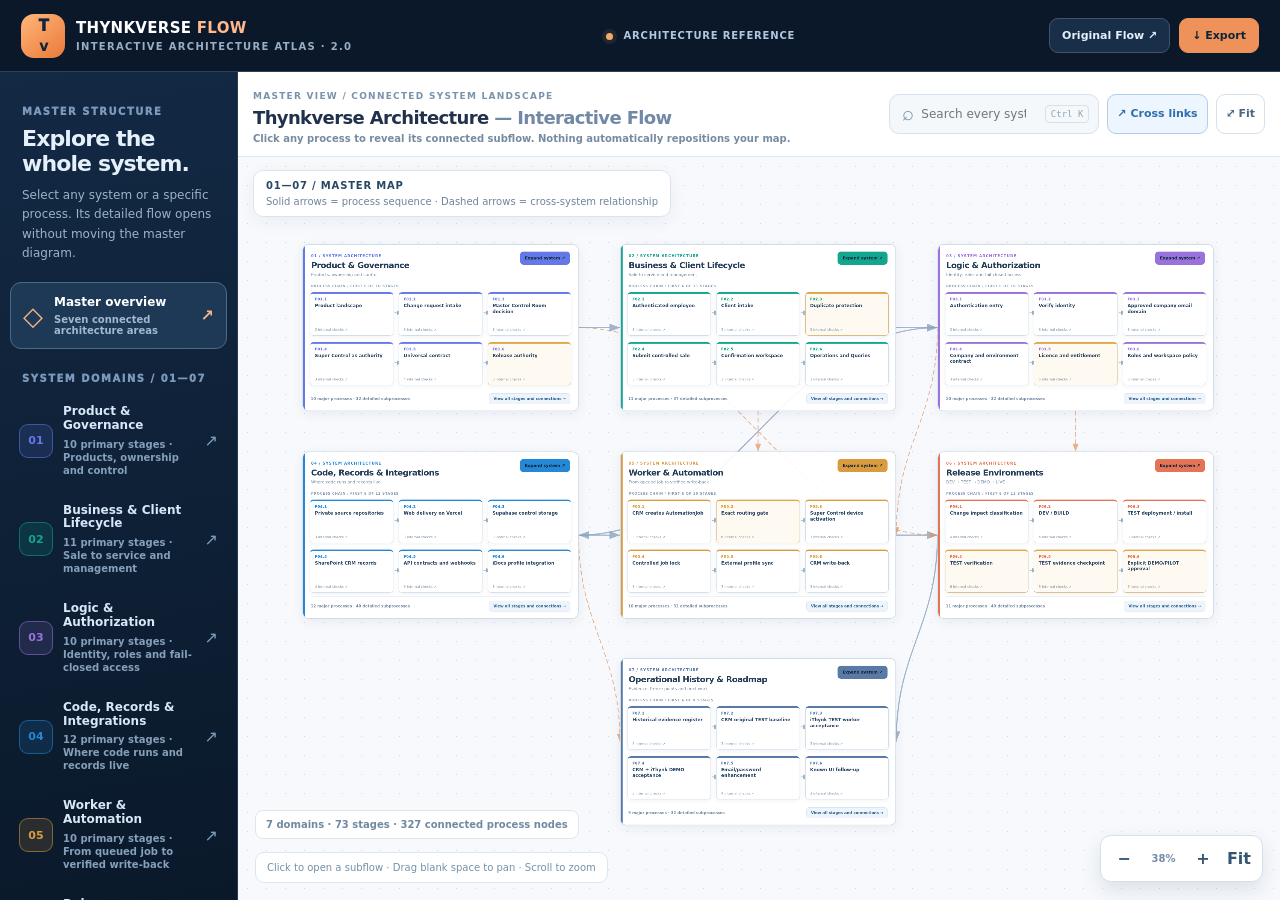
==== architecture.html @ 84f3da36 "Preserve full Architecture Atlas as separate second-tab page" ====
<!doctype html>
<html lang="en">
<head>
<meta charset="utf-8">
<meta name="viewport" content="width=device-width, initial-scale=1, viewport-fit=cover">
<meta name="theme-color" content="#0b182a">
<meta name="description" content="Thynkverse FLOW v2 — expandable business, authorization, integration, automation and release architecture, with stable navigation and real connected process diagrams.">
<title>THYNKVERSE FLOW | Interactive Architecture Atlas</title>
<link rel="stylesheet" href="flow-v2.css">
</head>
<body>
<header class="topbar">
  <div class="identity">
    <button class="mobile-menu icon-button" type="button" id="menuOpen" aria-label="Open flow navigation">☰</button>
    <span class="brandmark">T<span>V</span></span>
    <div class="brandname"><strong>THYNKVERSE <em>FLOW</em></strong><small>INTERACTIVE ARCHITECTURE ATLAS · 2.0</small></div>
  </div>
  <div class="app-tag"><i></i> ARCHITECTURE REFERENCE <span>· NOT LIVE TELEMETRY</span></div>
  <div class="top-actions">
    <a class="header-link" href="/business-flow.html" title="Preserved original business diagram">Original Flow ↗</a>
    <button class="header-btn" type="button" id="exportData">↓ Export</button>
  </div>
</header>

<div class="shell">
  <div id="menuBackdrop" class="menu-backdrop"></div>
  <aside class="sidebar" id="sidebar">
    <div class="side-head">
      <p class="side-kicker">MASTER STRUCTURE</p>
      <h2>Explore the whole system.</h2>
      <p>Select any system or a specific process. Its detailed flow opens without moving the master diagram.</p>
    </div>
    <button type="button" class="all-map" id="allMap"><span class="all-map-icon">◇</span><span>Master overview<small>Seven connected architecture areas</small></span><b>↗</b></button>
    <p class="nav-kicker">SYSTEM DOMAINS / 01—07</p>
    <nav id="flowNavigation" class="flow-navigation" aria-label="Architecture system navigation"></nav>
    <div class="sidebar-div"></div>
    <p class="nav-kicker">JUMP TO A PROCESS</p>
    <div class="quicklinks">
      <button type="button" data-open="F06.8">Explicit LIVE approval <span>↗</span></button>
      <button type="button" data-open="F06.9">LIVE deployment <span>↗</span></button>
      <button type="button" data-open="F06.10">Audit, rollback & monitoring <span>↗</span></button>
      <button type="button" data-open="F05.2">Worker isolation gate <span>↗</span></button>
      <button type="button" data-open="F02.11">Supervisor / Main Focus <span>↗</span></button>
    </div>
    <div class="side-note"><b>Universal release authority</b><span>DEV → TEST → VERIFY → DEMO → VERIFY → LIVE. The diagram does not authorize or trigger any deployment.</span></div>
    <footer>Original Flow preserved · New architecture on draft branch</footer>
  </aside>

  <main class="workspace">
    <div class="toolbar">
      <div class="heading">
        <span class="overline">MASTER VIEW / CONNECTED SYSTEM LANDSCAPE</span>
        <h1>Thynkverse Architecture <span>— Interactive Flow</span></h1>
        <p>Click any process to reveal its connected subflow. Nothing automatically repositions your map.</p>
      </div>
      <div class="toolbar-controls">
        <label class="search-box" for="findProcess">
          <span aria-hidden="true">⌕</span>
          <input type="search" id="findProcess" placeholder="Search every system & step" autocomplete="off" aria-label="Search all architecture processes">
          <kbd>Ctrl K</kbd>
          <div id="searchMenu" class="search-menu" role="listbox" aria-label="Matching architecture processes"></div>
        </label>
        <button type="button" class="filter-btn on" id="linksToggle" aria-pressed="true">↗ Cross links</button>
        <button type="button" class="filter-btn" id="fitCanvas">⤢ Fit</button>
      </div>
    </div>
    <div class="canvas-wrap" id="canvasWrap">
      <div class="master-hint"><b>01—07 / MASTER MAP</b><span>Solid arrows = process sequence · Dashed arrows = cross-system relationship</span></div>
      <div id="viewport" class="viewport" aria-label="Pan and zoom master architecture diagram" tabindex="0">
        <div class="world" id="world">
          <svg id="masterEdges" class="master-edges" aria-hidden="true"></svg>
          <div class="regionLayer" id="regionLayer"></div>
        </div>
      </div>
      <div class="canvas-guidance">Click to open a subflow · Drag blank space to pan · Scroll to zoom</div>
      <div class="map-zoom">
        <button type="button" id="zoomOut" aria-label="Zoom out">−</button>
        <span id="zoomPercent">70%</span>
        <button type="button" id="zoomIn" aria-label="Zoom in">+</button>
        <button type="button" id="fitCanvas2" aria-label="Fit all groups">Fit</button>
      </div>
      <div class="map-stats" id="mapStats"></div>

      <section class="flow-window" id="flowWindow" role="dialog" aria-label="Expanded connected architecture subflow" aria-modal="false" hidden>
        <header class="flow-window-head">
          <div class="flow-window-identity"><span id="detailNum" class="detail-num">06</span><div><small id="detailKicker">FLOW / EXPANDED</small><h2 id="detailTitle">Release environments</h2><p id="detailSummary"></p></div></div>
          <div class="detail-actions">
            <button type="button" id="expandAll" class="detail-tool" title="Expand every nested process in this system">Expand all</button>
            <button type="button" id="collapseAll" class="detail-tool" title="Collapse all nested processes">Collapse all</button>
            <button type="button" id="copyNodeLink" class="detail-tool" title="Copy link to this stage">Share</button>
            <button type="button" id="closeFlow" class="close-flow" aria-label="Close expanded process">×</button>
          </div>
        </header>
        <div class="subgraph-hint">
          <span id="breadCrumb" class="breadcrumb">Master / System</span>
          <span>Click any node to open its details <b>at that node</b> · Only you control canvas movement.</span>
        </div>
        <div class="flow-scroll" id="flowScroll">
          <div id="flowMap" class="flow-map"></div>
        </div>
        <footer class="flow-window-foot">
          <span id="flowStats">0 connected processes</span>
          <span>Reference model · No operational writes</span>
        </footer>
      </section>
      <div id="toast" class="toast" role="status" aria-live="polite"></div>
    </div>
  </main>
</div>
<script src="architecture-data.js"></script>
<script src="architecture-expansion.js"></script>
<script src="flow-v2.js"></script>
</body>
</html>
---- flow-v2.css ----
/* Thynkverse FLOW v2 — stable spatial overview + connected in-place process expansion */
:root{--navy:#101e30;--navy2:#172e48;--orange:#ef9259;--ink:#20314b;--text:#243b55;--muted:#72869d;--border:#dce5ef;--paper:#f5f8fc;--flow:#597fc5;--top:72px;--sidebar:272px}
*{box-sizing:border-box}
html,body{margin:0;min-height:100%;font-family:Inter,ui-sans-serif,system-ui,-apple-system,BlinkMacSystemFont,"Segoe UI",sans-serif;background:#f3f7fb;color:var(--ink);overscroll-behavior:none}
button,input{font:inherit}button{cursor:pointer}button:focus-visible,input:focus-visible,a:focus-visible{outline:3px solid #73adf6;outline-offset:2px}
a{text-decoration:none;color:inherit}button{touch-action:manipulation}
.topbar{height:var(--top);background:#0b182a;display:flex;align-items:center;justify-content:space-between;gap:22px;color:#fff;padding:0 21px;border-bottom:1px solid #29415b;position:relative;z-index:50}
.identity{display:flex;align-items:center;gap:11px;min-width:0}.brandmark{display:grid;place-items:center;width:44px;height:44px;flex-shrink:0;background:linear-gradient(140deg,#ffb77a,#e97939);color:#11243b;border-radius:13px;font-size:15px;font-weight:1000;letter-spacing:-.09em}.brandmark span{font-size:11px}.brandname strong{display:block;font-size:15px;letter-spacing:.02em;white-space:nowrap}.brandname em{font-style:normal;color:#ffb98c}.brandname small{display:block;font-size:10px;letter-spacing:.13em;color:#98aec7;font-weight:850;margin-top:4px}
.app-tag{font-size:10px;letter-spacing:.08em;white-space:nowrap;color:#b2c7dd;font-weight:800}.app-tag i{display:inline-block;vertical-align:middle;width:7px;height:7px;border-radius:50%;background:#f2ad65;box-shadow:0 0 0 4px rgba(242,173,101,.09);margin-right:6px}.app-tag span{color:#6f899f}
.top-actions{display:flex;gap:9px;align-items:center}.header-link,.header-btn{border-radius:9px;border:1px solid #41536c;background:#192f49;color:#e4effc;padding:10px 12px;font-size:11px;font-weight:800;white-space:nowrap}.header-link:hover,.header-btn:hover{background:#264564;border-color:#7291b5}.header-btn{background:var(--orange);border-color:var(--orange);color:#0f2439}.header-btn:hover{background:#ffaf77;color:#0f2439}.mobile-menu{display:none}
.shell{height:calc(100dvh - var(--top));display:grid;grid-template-columns:var(--sidebar) minmax(0,1fr);min-height:0}
.sidebar{overflow:auto;padding:22px 15px 28px;background:linear-gradient(170deg,#132944,#0a192a);color:#e5f0fa;border-right:1px solid #263c54}
.side-head{padding:5px 12px 19px}.side-head h2{margin:10px 0;font-size:22px;line-height:1.12;letter-spacing:-.04em}.side-head p:not(.side-kicker){font-size:12px;line-height:1.6;color:#9cb3cb;margin:0}.side-kicker,.nav-kicker{text-transform:uppercase;letter-spacing:.15em;font-size:10px;font-weight:950;color:#7a99bb}.nav-kicker{margin:24px 12px 10px}
.all-map{width:100%;display:flex;align-items:center;gap:11px;background:#1d3956;color:#fff;border:1px solid #4b6989;border-radius:11px;padding:12px;text-align:left}.all-map:hover{background:#274e71}.all-map-icon{color:#f6b486;font-size:26px;font-weight:300;line-height:1}.all-map>span:nth-child(2){flex:1;font-size:12px;font-weight:900}.all-map small{font-size:10px;display:block;font-weight:550;margin-top:5px;color:#a2b9d0}.all-map>b{color:#f7b486}
.flow-navigation{display:grid;gap:5px}.nav-flow{width:100%;display:flex;align-items:center;gap:10px;background:transparent;border:1px solid transparent;border-radius:11px;padding:10px 8px;color:#d8e8f9;text-align:left;transition:background .12s}.nav-flow:hover,.nav-flow.active{background:#1a3858;border-color:#405c7e}.nav-number{display:grid;place-items:center;width:34px;height:34px;flex:0 0 auto;color:var(--accent);background:color-mix(in srgb,var(--accent) 15%,transparent);border:1px solid color-mix(in srgb,var(--accent) 52%,transparent);border-radius:9px;font-weight:900;font-size:11px}.nav-name{display:block;font-size:12px;font-weight:850;line-height:1.15}.nav-name small{display:block;color:#85a0bb;font-size:10px;font-weight:650;line-height:1.3;margin-top:5px}.nav-caret{margin-left:auto;color:#7c9fbe}.sidebar-div{height:1px;background:#304965;margin:20px 8px 0}
.quicklinks{display:grid;gap:6px;margin:0 8px}.quicklinks button{display:flex;align-items:center;justify-content:space-between;gap:7px;text-align:left;padding:9px 10px;background:#132c49;border:1px solid #334f6f;border-radius:8px;color:#b8cee5;font-size:11px;font-weight:700}.quicklinks button:hover{border-color:#7aa3ce;color:#fff}.quicklinks button span{color:#efaa78}
.side-note{margin:24px 8px 15px;border:1px solid #62533f;border-radius:11px;padding:12px 13px;background:rgba(241,154,79,.07);display:grid;gap:5px;font-size:11px;line-height:1.5;color:#aabed2}.side-note b{color:#ffba83}.sidebar footer{font-size:10px;color:#708eac;margin:20px 11px}
.workspace{display:flex;flex-direction:column;min-width:0;overflow:hidden}.toolbar{display:flex;gap:22px;align-items:center;justify-content:space-between;flex-wrap:wrap;padding:17px 21px 16px;background:#fff;border-bottom:1px solid #dde7f0;z-index:23}.overline{font-size:9px;letter-spacing:.14em;color:#7993ac;font-weight:900}.heading h1{font-size:21px;margin:4px 0 4px;font-weight:900;line-height:1.2;letter-spacing:-.035em}.heading h1 span{color:#7189a5;font-weight:700}.heading p{color:#768ba0;font-size:11px;margin:0;font-weight:550}
.toolbar-controls{display:flex;gap:8px;align-items:center;flex-wrap:wrap}
.search-box{position:relative;display:flex;align-items:center;width:260px;min-height:40px;border:1px solid #d6e2ee;background:#f5f8fb;border-radius:10px;color:#7191ab}.search-box>span{font-size:20px;margin-left:12px;margin-top:-2px}.search-box:focus-within{border-color:#76a9f1;box-shadow:0 0 0 3px rgba(76,136,220,.10)}.search-box input{outline:none;border:0;background:transparent;padding:9px 7px;flex:1;min-width:30px;font-size:12px;color:#213e5b}.search-box kbd{border:1px solid #d7e1eb;border-radius:4px;margin-right:9px;padding:3px 5px;color:#8fa3b6;font-size:9px;white-space:nowrap}
.filter-btn{border-radius:9px;border:1px solid #d5e1ed;background:#fff;color:#4a6682;padding:10px 11px;font-size:11px;font-weight:850;min-height:40px}.filter-btn:hover{background:#edf5ff}.filter-btn.on{border-color:#b3cdec;background:#edf5ff;color:#2d6faa}
.search-menu{position:absolute;left:0;top:46px;width:min(520px,90vw);max-height:420px;overflow:auto;background:#fff;border:1px solid #d2e2ef;border-radius:12px;box-shadow:0 22px 54px rgba(14,38,69,.22);padding:6px;display:none;z-index:85}.search-menu.open{display:block}.search-item{display:grid;gap:5px;width:100%;border:0;border-radius:8px;background:transparent;text-align:left;padding:10px;color:#244264}.search-item:hover{background:#edf5fb}.search-item small{font-weight:850;font-size:9px;letter-spacing:.06em;color:#7293b4}.search-item strong{font-weight:850;font-size:12px}.search-item span{font-size:10px;color:#738ca4;line-height:1.4}.no-result{padding:20px 12px;color:#66829e;font-size:12px}
.canvas-wrap{position:relative;flex:1;min-height:0;overflow:hidden;background-color:#f7f9fc;background-image:radial-gradient(#ccd8e5 .9px,transparent 1px);background-size:19px 19px}
.viewport{position:absolute;inset:0;overflow:hidden;touch-action:none;cursor:grab}.viewport.dragging{cursor:grabbing}.world{position:absolute;top:0;left:0;transform-origin:0 0;will-change:transform}.regionLayer{position:absolute;top:0;left:0}.master-edges{position:absolute;top:0;left:0;overflow:visible;pointer-events:none}
.master-hint{position:absolute;left:15px;top:13px;display:grid;gap:5px;z-index:10;background:rgba(255,255,255,.94);border:1px solid #dbe4ed;border-radius:10px;padding:9px 12px;pointer-events:none;box-shadow:0 5px 18px rgba(23,47,77,.06)}.master-hint b{font-size:10px;color:#284766;letter-spacing:.08em}.master-hint span{font-size:10px;color:#70849b}
.canvas-guidance{position:absolute;bottom:17px;left:17px;color:#7591a8;background:rgba(255,255,255,.92);padding:9px 11px;font-size:10px;border:1px solid #dce6ef;border-radius:9px;z-index:10;pointer-events:none}.map-stats{position:absolute;bottom:61px;left:17px;color:#6f89a1;font-size:10px;font-weight:800;background:rgba(255,255,255,.94);border:1px solid #dce6ef;border-radius:8px;padding:8px 10px;z-index:10;pointer-events:none}
.map-zoom{position:absolute;right:17px;bottom:18px;z-index:11;display:flex;align-items:center;background:#fff;border:1px solid #d3e1ef;border-radius:11px;padding:5px;box-shadow:0 8px 20px rgba(26,57,89,.12)}.map-zoom button{border:0;border-radius:7px;background:transparent;color:#345675;min-width:36px;height:35px;font-size:16px;font-weight:900}.map-zoom button:hover{background:#edf5fd}.map-zoom span{min-width:43px;text-align:center;font-size:10px;color:#748da6;font-weight:900}
.region{position:absolute;width:735px;height:445px;padding:18px 21px;border:2px solid #cfdce9;border-radius:16px;background:rgba(255,255,255,.90);box-shadow:0 8px 32px rgba(24,47,78,.07);z-index:2;overflow:hidden}
.region::before{content:"";position:absolute;inset:0 auto 0 0;width:5px;background:var(--accent)}
.region-title-row{display:flex;justify-content:space-between;align-items:flex-start;gap:14px}.region-eyebrow{font-size:10px;letter-spacing:.12em;color:var(--accent);font-weight:900}.region h2{font-size:22px;line-height:1.2;letter-spacing:-.04em;margin:5px 0 4px;color:#233c58}.region-summary{font-size:11px;color:#7189a0;line-height:1.4;max-width:550px}.region-open{flex:0 0 auto;border-radius:9px;background:var(--accent);border:1px solid var(--accent);color:#112438;font-weight:900;font-size:11px;padding:10px 12px}.region-open:hover{filter:brightness(1.05)}.region-small-count{font-size:9px;color:#8aa0b7;text-transform:uppercase;font-weight:850;letter-spacing:.09em;margin-top:17px}
.region-preview{position:absolute;inset:126px 18px 67px 18px;display:grid;grid-template-columns:repeat(3,minmax(0,1fr));grid-template-rows:repeat(2,1fr);gap:17px 14px}
.preview-step{display:flex;flex-direction:column;align-items:flex-start;gap:5px;text-align:left;border:1px solid #cbd9e7;border-top:4px solid var(--accent);background:#fff;color:#2d4867;border-radius:9px;padding:10px 12px;min-width:0;box-shadow:0 3px 12px rgba(24,53,86,.06);z-index:2;position:relative}
.preview-step:hover{border-color:var(--accent);background:color-mix(in srgb,var(--accent) 6%,white)}
.preview-step .preview-code{font-size:9px;color:var(--accent);font-weight:950;letter-spacing:.09em}
.preview-step strong{font-size:12px;line-height:1.32;max-height:45px;overflow:hidden}.preview-step small{font-size:9px;color:#8598ac;margin-top:auto}.preview-step.decision{border-color:#d5b374;border-top-color:#dfa747;background:#fffaf1}
.region-bottom{position:absolute;left:20px;right:20px;bottom:17px;border-top:1px solid #e1e7ef;padding-top:11px;display:flex;align-items:center;justify-content:space-between;gap:12px}.region-bottom span{color:#798fa7;font-size:10px;font-weight:800}.region-bottom button{background:#edf4fc;border:1px solid #d6e4f0;color:#326592;border-radius:7px;padding:8px 11px;font-size:10px;font-weight:850}.region-bottom button:hover{background:#dae9fb}.overview-edge{stroke:#829bbb;stroke-width:3.1;fill:none;stroke-linecap:round;stroke-linejoin:round;opacity:.73}.overview-edge.cross{stroke:#e4935b;stroke-width:2.3;stroke-dasharray:10 9;opacity:.7}.overview-edge.hidden-cross{opacity:0}.edge-label-box{fill:#fff;stroke:#d2dfe9;stroke-width:1}.edge-label{fill:#536d88;font-size:15px;font-weight:900}
.flow-window{position:absolute;top:17px;left:17px;width:min(1130px,calc(100% - 34px));height:min(770px,calc(100% - 34px));background:#fff;border:1px solid #bacde1;border-radius:16px;z-index:27;display:flex;flex-direction:column;box-shadow:0 25px 88px rgba(13,35,61,.25);overflow:hidden}
.flow-window[hidden]{display:none}.flow-window-head{flex:0 0 auto;display:flex;align-items:center;justify-content:space-between;gap:16px;padding:15px 18px;background:#fdfefe;border-bottom:1px solid #e0e7ee}
.flow-window-identity{display:flex;gap:11px;align-items:center;min-width:0}.detail-num{flex:0 0 auto;width:45px;height:45px;border-radius:11px;border:1px solid color-mix(in srgb,var(--accent) 50%,transparent);background:color-mix(in srgb,var(--accent) 14%,white);display:grid;place-items:center;color:var(--accent);font-weight:950;font-size:15px}.flow-window-identity small{font-weight:950;letter-spacing:.15em;color:var(--accent);font-size:9px}.flow-window-identity h2{font-size:19px;line-height:1.2;margin:3px 0;letter-spacing:-.03em;color:#1c3450}.flow-window-identity p{font-size:10px;color:#6e869e;margin:0;line-height:1.4;max-width:630px}
.detail-actions{display:flex;align-items:center;gap:6px}.detail-tool{border:1px solid #d5e0eb;border-radius:8px;padding:9px 10px;background:#f5f8fc;color:#3a6289;font-size:11px;font-weight:850;white-space:nowrap}.detail-tool:hover{background:#e4effb}.close-flow{border:1px solid #d8e3ec;border-radius:9px;width:35px;height:35px;background:#f1f5f9;color:#435e78;font-weight:850;font-size:21px}.close-flow:hover{background:#ffece0;color:#b35428}
.subgraph-hint{display:flex;align-items:center;justify-content:space-between;gap:10px;padding:9px 19px;border-bottom:1px solid #e4ebf2;background:#f8fafd;font-size:10px;color:#8496a9}.subgraph-hint b{color:#486a8d}.breadcrumb{font-weight:850;color:#3b617f}.flow-scroll{flex:1;min-height:0;overflow:auto;overscroll-behavior:contain;padding:24px 22px 40px;background-color:#f8fafc;background-image:radial-gradient(#d7e2ed .8px,transparent 1px);background-size:18px 18px;scroll-behavior:auto}
.flow-map{position:relative;min-width:950px;min-height:100px}.flow-sequence{position:relative;display:grid;grid-template-columns:repeat(3,minmax(0,1fr));gap:77px 22px;align-items:start;z-index:2}.inner-edges{position:absolute;inset:0;overflow:visible;pointer-events:none;z-index:1}.inner-edge{fill:none;stroke:#91a8bd;stroke-width:2.4;stroke-linecap:round;opacity:.75}.stage-cell{position:relative;min-width:0;z-index:2}
.stage-node{display:block;width:100%;min-height:143px;text-align:left;border-radius:11px;background:#fff;padding:13px 14px;color:#203b56;border:1px solid #cfdeeb;border-left:5px solid var(--accent);box-shadow:0 5px 19px rgba(17,44,73,.08);position:relative;z-index:3}
.stage-node:hover,.tree-node:hover{border-color:var(--accent);box-shadow:0 9px 23px rgba(21,52,79,.13)}.stage-node.open{outline:2px solid color-mix(in srgb,var(--accent) 65%,white);outline-offset:1px;background:color-mix(in srgb,var(--accent) 4%,white)}.stage-node.featured{border-color:#efba75;background:#fffaf2}
.node-topline{display:flex;align-items:center;justify-content:space-between;gap:9px}.node-id{font-size:10px;font-weight:950;letter-spacing:.06em;color:var(--accent)}.node-state{background:#ecf3fa;border-radius:999px;color:#5e7a98;font-size:9px;font-weight:800;padding:4px 7px;white-space:nowrap}.node-state.verified{color:#1b8876;background:#e0f8ee}.node-state.frozen{color:#6572b4;background:#eff0ff}.node-state.gate{color:#b46c25;background:#fff0df}.node-state.pending{color:#b26446;background:#ffeee7}.node-state.planned{color:#795c9d;background:#f2ecfb}
.stage-node h3{font-size:14px;line-height:1.28;margin:11px 0 8px;font-weight:900;letter-spacing:-.02em}.node-descr{font-size:11px;line-height:1.5;color:#71869b;margin:0 0 7px}.node-meta{display:flex;align-items:center;justify-content:space-between;gap:8px;border-top:1px solid #e8edf2;padding-top:8px;margin-top:9px;font-size:10px;color:#758aa0;font-weight:850}.expander{font-weight:950;color:var(--accent)}
.flow-cell-links{display:flex;gap:5px;flex-wrap:wrap;margin:9px 2px 0;position:relative;z-index:4}.cross-chip{border:1px dashed color-mix(in srgb,var(--accent) 65%,#fff);color:#476784;background:color-mix(in srgb,var(--accent) 6%,white);font-size:9px;padding:6px 7px;border-radius:7px;font-weight:800}.cross-chip:hover{background:#e8f3ff}
.branch-tree{margin:18px 0 0;padding:15px 0 1px 15px;border-left:2px solid color-mix(in srgb,var(--accent) 50%,#dce5ef);position:relative}.branch-tree::before{content:"";position:absolute;top:0;left:-2px;width:15px;border-top:2px solid color-mix(in srgb,var(--accent) 55%,#dce5ef)}
.branch-caption{display:block;font-size:10px;font-weight:950;letter-spacing:.12em;color:var(--accent);margin:0 0 14px}.tree-list{display:grid;gap:12px}.tree-wrap{position:relative}.tree-wrap::before{content:"";position:absolute;top:32px;left:-15px;width:15px;border-top:2px solid color-mix(in srgb,var(--accent) 38%,#dce5ef)}
.tree-node{width:100%;text-align:left;background:#fff;border:1px solid #d4e0eb;border-radius:9px;padding:11px 12px;color:#24425e;display:grid;gap:7px;box-shadow:0 3px 13px rgba(27,52,83,.05)}
.tree-node strong{font-size:11px;line-height:1.34}.tree-node span{font-size:10px;line-height:1.45;color:#6e849b}.tree-node .tree-node-top{display:flex;align-items:center;gap:9px}.tree-node .tree-node-top b{font-size:9px;color:var(--accent);letter-spacing:.06em}.tree-node .tree-node-top em{font-size:9px;font-style:normal;color:#7694b1;margin-left:auto}.tree-wrap[aria-expanded="true"]>.tree-node{border-color:var(--accent);background:color-mix(in srgb,var(--accent) 4%,white)}
.tree-node.decision-box{background:#fffaf3;border-color:#d9ac6d}.diamond-mark{width:14px;height:14px;transform:rotate(45deg);background:#ffda9a;border:2px solid #c99042;display:inline-block;margin:0 4px 0 1px}
.branch-tree.nested{margin-top:12px;padding-left:12px}.branch-tree.nested .tree-wrap::before{left:-12px;width:12px}
.decision-outcomes{margin:13px 0 4px;display:grid;gap:9px;grid-template-columns:1fr 1fr}.outcome{border-radius:9px;padding:11px 9px;background:#f4fbf8;border:1px solid #b9dfcd;display:grid;align-content:start;gap:7px;text-align:left;min-height:116px;color:#31596c}.outcome.no{border-color:#e6c3bd;background:#fff5f1}.outcome .outcome-label{font-size:9px;font-weight:1000;letter-spacing:.07em;color:#15866c}.outcome.no .outcome-label{color:#ba6a47}.outcome strong{font-size:10px;line-height:1.3}.outcome small{font-size:9px;line-height:1.45;color:#6b8295}.outcome:hover{box-shadow:0 5px 16px rgba(33,52,71,.12)}
.node-extra{display:flex;gap:5px;flex-wrap:wrap;padding-top:8px}.node-extra button{border:1px solid #dce5ee;color:#4d7b9e;background:#f4f9fe;border-radius:7px;padding:6px;font-size:9px;font-weight:850}.node-extra button:hover{background:#e4f3fd}
.flow-window-foot{padding:9px 17px;display:flex;justify-content:space-between;gap:10px;border-top:1px solid #e2eaf2;background:#fff;font-size:9px;color:#758ca3;font-weight:850;letter-spacing:.04em}
.toast{position:absolute;bottom:76px;left:50%;transform:translateX(-50%);z-index:80;border-radius:9px;background:#143049;color:#fff;box-shadow:0 7px 25px rgba(13,30,54,.2);padding:12px 17px;font-size:11px;font-weight:800;opacity:0;pointer-events:none;transition:opacity .15s}.toast.show{opacity:1}
.menu-backdrop{display:none}
@media(max-width:1320px){:root{--sidebar:238px}.sidebar{padding:19px 10px}.toolbar{padding:12px 15px}.heading h1{font-size:18px}.heading p{font-size:10px}.filter-btn{padding:8px 9px}.search-box{width:210px}.app-tag span{display:none}}
@media(max-width:1000px){.app-tag{display:none}.flow-window{width:calc(100% - 22px)!important;left:11px!important;top:11px;height:calc(100% - 22px)}.detail-tool{padding:8px;font-size:10px}.flow-window-identity p{display:none}.flow-window-head{padding:11px}.flow-scroll{padding:15px 12px}.subgraph-hint{padding:8px 11px}.subgraph-hint>span:last-child{display:none}}
@media(max-width:780px){:root{--top:64px}.topbar{padding:0 11px;gap:8px}.brandmark{width:37px;height:37px;border-radius:10px}.brandname strong{font-size:12px}.brandname small{font-size:8px;letter-spacing:.05em}.top-actions .header-link{display:none}.header-btn{padding:9px;font-size:10px}.mobile-menu{display:grid;place-items:center;min-width:36px;height:36px;border:1px solid #354d67;color:#d9eafa;background:#213850;border-radius:9px;font-size:18px}
.shell{display:block}.sidebar{position:fixed;top:var(--top);bottom:0;left:0;width:min(294px,87vw);transform:translateX(-105%);transition:transform .15s;z-index:60;box-shadow:15px 0 48px rgba(10,27,46,.30)}.sidebar.menu-open{transform:translateX(0)}.menu-backdrop.open{display:block;position:fixed;inset:var(--top) 0 0;background:rgba(10,24,40,.5);z-index:59}
.workspace{height:calc(100dvh - var(--top))}.toolbar{padding:11px;gap:10px}.overline{font-size:8px}.heading h1{font-size:16px}.heading p{display:none}.toolbar-controls{width:100%;gap:6px}.search-box{flex:1;min-width:0}.search-box kbd{display:none}.filter-btn{font-size:10px;min-height:36px;padding:7px}.master-hint{left:9px;top:9px;padding:7px 9px}.master-hint span{display:none}.canvas-guidance{left:9px;bottom:10px;max-width:64%;font-size:9px}.map-stats{left:9px;bottom:45px;font-size:9px}.map-zoom{right:8px;bottom:10px}.map-zoom button{min-width:29px;height:29px}.map-zoom span{min-width:32px;font-size:9px}.flow-window{border-radius:12px}.flow-window-head{gap:8px}.flow-window-identity{gap:7px}.detail-num{width:32px;height:32px;font-size:11px}.flow-window-identity h2{font-size:14px}.flow-window-identity small{font-size:8px}.detail-actions{gap:3px}.detail-tool{font-size:9px;padding:7px 6px}.close-flow{height:30px;width:30px;font-size:19px}.flow-window-foot span:last-child{display:none}}
@media(max-width:470px){.detail-tool:nth-child(1),.detail-tool:nth-child(3){display:none}.flow-scroll{padding:13px 11px}}
@media(prefers-reduced-motion:reduce){*,*:before,*:after{transition:none!important;scroll-behavior:auto!important}}

/* Keep the selected process unmistakable; highlight never moves the diagram. */
.stage-node.selected,.tree-node.selected{outline:2px solid #ef9056;outline-offset:2px;box-shadow:0 0 0 5px rgba(239,144,86,.10),0 9px 24px rgba(30,52,75,.14)}
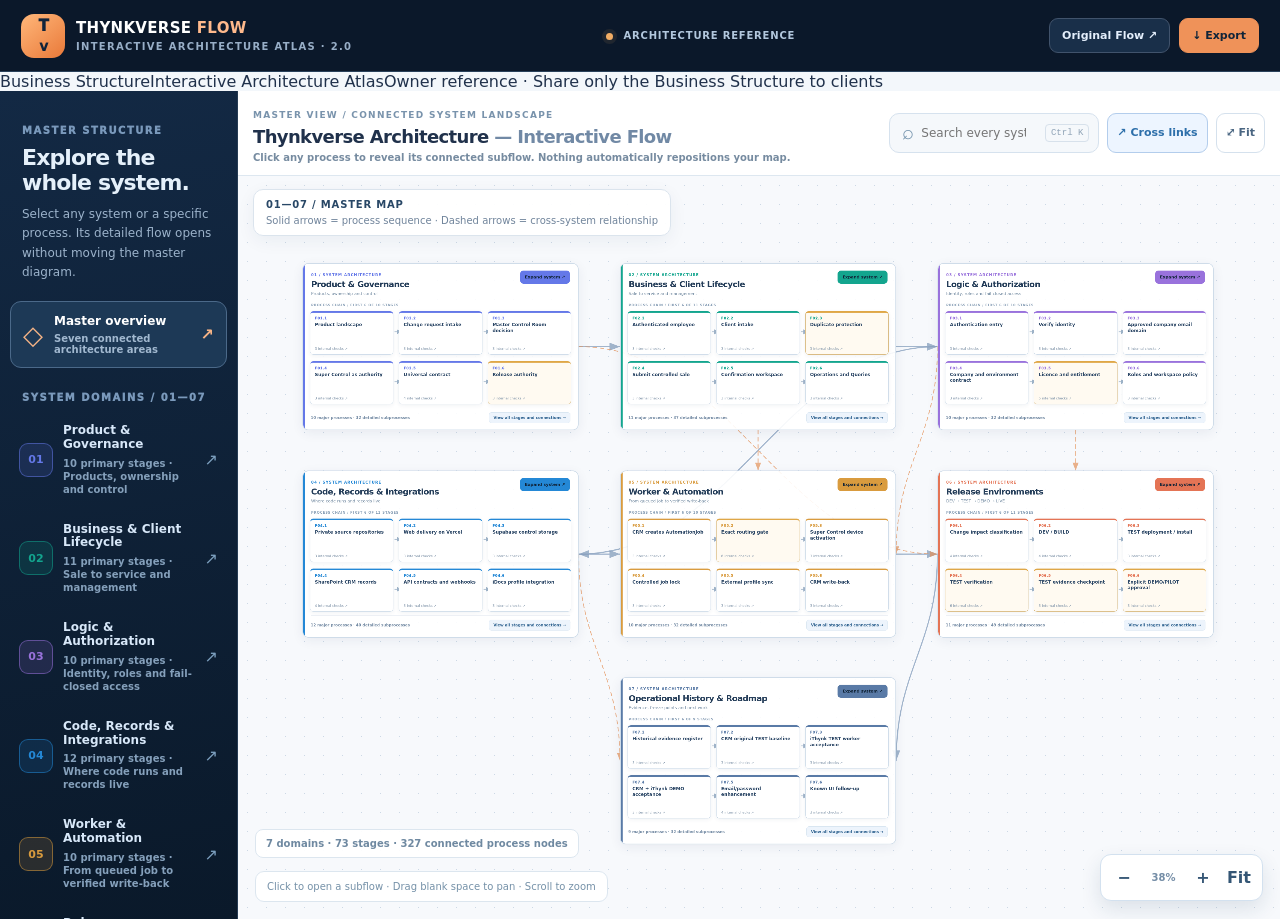
==== commit c9f012f6: "Add second-tab navigation back to Business Structure from Architecture Atlas" ====
--- a/architecture.html
+++ b/architecture.html
@@ -21,7 +21,7 @@
     <button class="header-btn" type="button" id="exportData">↓ Export</button>
   </div>
 </header>
-
+<nav class="atlas-tabs" aria-label="Flow sections"><a href="/">Business Structure</a><a href="/architecture" class="active" aria-current="page">Interactive Architecture Atlas</a><span>Owner reference · Share only the Business Structure to clients</span></nav>
 <div class="shell">
   <div id="menuBackdrop" class="menu-backdrop"></div>
   <aside class="sidebar" id="sidebar">
